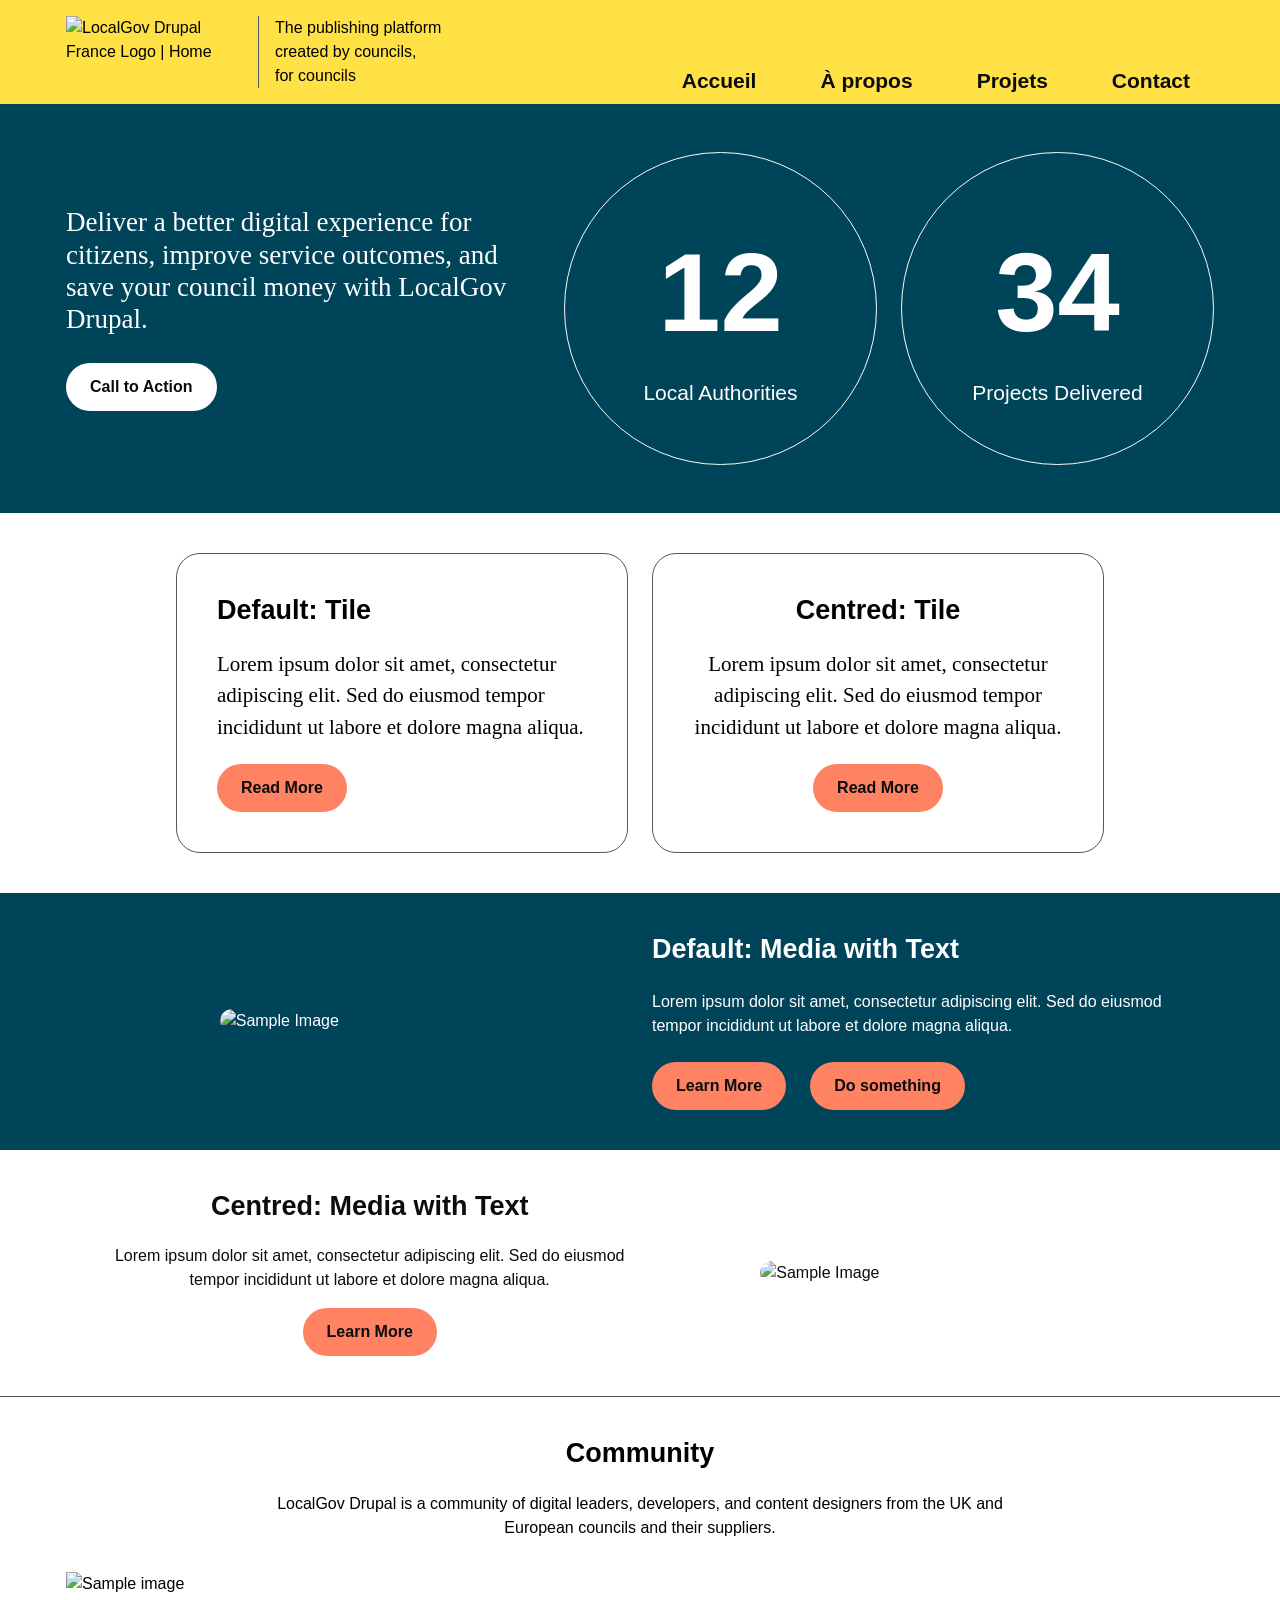
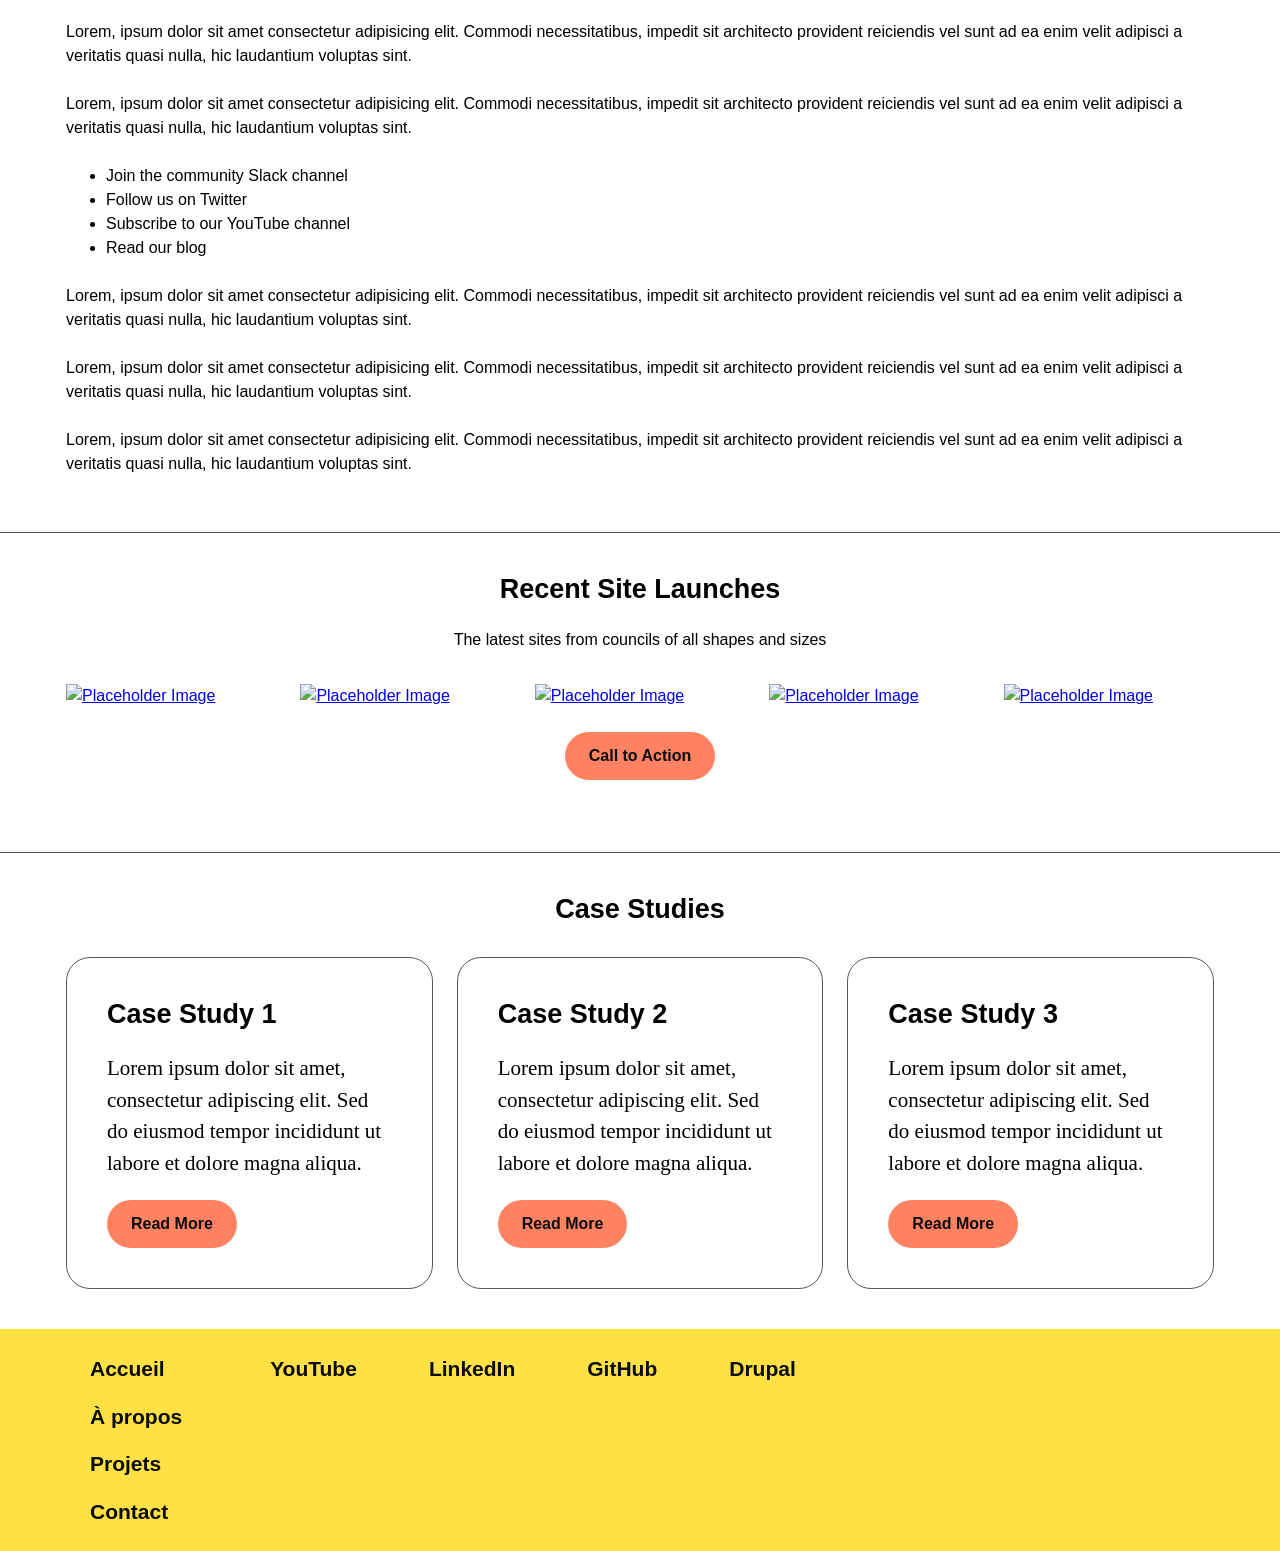
==== index.html @ 84dd825f "adds text section" ====
<!DOCTYPE html>
<html lang="fr">

<head>
  <meta charset="UTF-8">
  <meta name="viewport" content="width=device-width, initial-scale=1.0">
  <link rel="stylesheet" href="assets/css/style.css">
  <title>LocalGov Drupal France</title>
</head>

<body>
  <header>
    <div class="lgd-container padding-horizontal">
      <div class="header__inner">
        <div class="header__branding">
          <div class="header__branding-logo">
            <img src="assets/images/logo.svg" alt="LocalGov Drupal France Logo | Home">
          </div>
          <div class="header__branding-slogan">The publishing platform<br>created by councils,<br> for councils</div>
        </div>

        <nav class="header__nav">
          <ul>
            <li><a href="#">Accueil</a></li>
            <li><a href="#">À propos</a></li>
            <li><a href="#">Projets</a></li>
            <li><a href="#">Contact</a></li>
          </ul>
        </nav>

        <div class="header__dialog-control">
          <button class="header__menu-button" aria-label="Open menu" aria-haspopup="dialog"
            aria-controls="dialog-menu">Menu</button>
        </div>

      </div>
    </div>
  </header>

  <section class="banner">
    <div class="lgd-container padding-horizontal">
      <div class="banner__inner">

        <div class="banner__first flow">
          <div class="banner__first-content">
            <p class="h2">Deliver a better digital experience for citizens, improve service outcomes, and save your council money
              with LocalGov Drupal.
            </p>
            <div class="buttons">
              <a class="button" href="#">Call to Action</a>
            </div>
          </div>
        </div>

        <div class="banner__second">
          <div class="grid grid--2">

            <div class="number-fact">
              <div class="number-fact__number">12</div>
              <div class="number-fact__label">Local Authorities</div>
            </div>
            <div class="number-fact">
              <div class="number-fact__number">34</div>
              <div class="number-fact__label">Projects Delivered</div>
            </div>
          </div>
        </div>

      </div>
    </div>
  </section>

  <main>
    <h1 class="visually-hidden">Bienvenue sur LocalGov Drupal France</h1>

    <section class="section">
      <div class="lgd-container lgd-container--large padding-horizontal">
        <div class="section__inner">

          <div class="grid grid--large-2">
            <article class="tile">
              <h2 class="tile__title">Default: Tile</h2>
              <p class="tile__content">Lorem ipsum dolor sit amet, consectetur adipiscing elit. Sed do eiusmod tempor incididunt ut labore et dolore magna aliqua.</p>
              <a class="button button--light" href="#">Read More</a>
            </article>
            <article class="tile tile--centered">
              <h2 class="tile__title">Centred: Tile</h2>
              <p class="tile__content">Lorem ipsum dolor sit amet, consectetur adipiscing elit. Sed do eiusmod tempor incididunt ut labore et dolore magna aliqua.</p>
              <a class="button button--light" href="#">Read More</a>
            </article>
          </div>

        </div>
      </div>
    </section>

    <section class="section section--bg section--bg-accent-2">
      <div class="lgd-container padding-horizontal">
        <div class="section__inner">

            <article class="media-with-text">
              <div class="media-with-text__media">
                <img src="https://picsum.photos/300" alt="Sample Image">
              </div>
              <div class="media-with-text__text flow">
                <h2>Default: Media with Text</h2>
                <p>Lorem ipsum dolor sit amet, consectetur adipiscing elit. Sed do eiusmod tempor incididunt ut labore et dolore magna aliqua.</p>
                <div class="buttons">
                  <a class="button button--light" href="#">Learn More</a>
                  <a class="button button--light" href="#">Do something</a>
                </div>
              </div>
            </article>
        </div>
      </div>
    </section>

    <section class="section">
      <div class="lgd-container padding-horizontal">
        <div class="section__inner">

            <article class="media-with-text media-with-text--reverse media-with-text--centered">
              <div class="media-with-text__media">
                <img src="https://picsum.photos/300" alt="Sample Image">
              </div>
              <div class="media-with-text__text">
                <h2>Centred: Media with Text</h2>
                <p>Lorem ipsum dolor sit amet, consectetur adipiscing elit. Sed do eiusmod tempor incididunt ut labore et dolore magna aliqua.</p>
                <a class="button button--light" href="#">Learn More</a>
              </div>
            </article>
        </div>
      </div>
    </section>
    <section class="section">
      <div class="lgd-container padding-horizontal">
        <div class="section__inner flow">
          <div class="section__header">
            <h2>Community</h2>
            <p>LocalGov Drupal is a community of digital leaders, developers, and content designers from the UK and European councils and their suppliers.</p>
          </div>
          <img src="https://picsum.photos/600/400" alt="Sample image">
          <p>Lorem, ipsum dolor sit amet consectetur adipisicing elit. Commodi necessitatibus, impedit sit architecto provident reiciendis vel sunt ad ea enim velit adipisci a veritatis quasi nulla, hic laudantium voluptas sint.</p>
          <p>Lorem, ipsum dolor sit amet consectetur adipisicing elit. Commodi necessitatibus, impedit sit architecto provident reiciendis vel sunt ad ea enim velit adipisci a veritatis quasi nulla, hic laudantium voluptas sint.</p>
          <ul>
            <li>Join the community Slack channel</li>
            <li>Follow us on Twitter</li>
            <li>Subscribe to our YouTube channel</li>
            <li>Read our blog</li>
          </ul>
          <p>Lorem, ipsum dolor sit amet consectetur adipisicing elit. Commodi necessitatibus, impedit sit architecto provident reiciendis vel sunt ad ea enim velit adipisci a veritatis quasi nulla, hic laudantium voluptas sint.</p>
          <p>Lorem, ipsum dolor sit amet consectetur adipisicing elit. Commodi necessitatibus, impedit sit architecto provident reiciendis vel sunt ad ea enim velit adipisci a veritatis quasi nulla, hic laudantium voluptas sint.</p>
          <p>Lorem, ipsum dolor sit amet consectetur adipisicing elit. Commodi necessitatibus, impedit sit architecto provident reiciendis vel sunt ad ea enim velit adipisci a veritatis quasi nulla, hic laudantium voluptas sint.</p>
        </div>
      </div>
    </section>

    <section class="section">
      <div class="lgd-container padding-horizontal">
        <div class="section__inner flow">
          <div class="section__header">
            <h2>Recent Site Launches</h2>
            <p>The latest sites from councils of all shapes and sizes</p>
          </div>

          <ul class="list-horizontal grid grid--large-5">
            <li>
              <a href="#">
                <img src="https://placehold.co/400x600" alt="Placeholder Image">
              </a>
            </li>
            <li>
              <a href="#">
                <img src="https://placehold.co/400x600" alt="Placeholder Image">
              </a>
            </li>
            <li>
              <a href="#">
                <img src="https://placehold.co/400x600" alt="Placeholder Image">
              </a>
            </li>
            <li>
              <a href="#">
                <img src="https://placehold.co/400x600" alt="Placeholder Image">
              </a>
            </li>
            <li>
              <a href="#">
                <img src="https://placehold.co/400x600" alt="Placeholder Image">
              </a>
            </li>
          </ul>

          <div class="section__footer">
            <a href="#" class="button button--light">Call to Action</a>
          </div>

        </div>
      </div>
    </section>

    <div class="section">
      <div class="lgd-container padding-horizontal">
        <div class="section__inner">
          <div class="section__header">
            <h2>Case Studies</h2>
          </div>

          <ul class="list-horizontal grid grid--large-3">
            <li>
              <article class="tile">
                <h2 class="tile__title">Case Study 1</h2>
                <p class="tile__content">Lorem ipsum dolor sit amet, consectetur adipiscing elit. Sed do eiusmod tempor incididunt ut labore et dolore magna aliqua.</p>
                <a class="button button--light" href="#">Read More</a>
              </article>
            </li>
            <li>
              <article class="tile">
                <h2 class="tile__title">Case Study 2</h2>
                <p class="tile__content">Lorem ipsum dolor sit amet, consectetur adipiscing elit. Sed do eiusmod tempor incididunt ut labore et dolore magna aliqua.</p>
                <a class="button button--light" href="#">Read More</a>
              </article>
            </li>
            <li>
              <article class="tile">
                <h2 class="tile__title">Case Study 3</h2>
                <p class="tile__content">Lorem ipsum dolor sit amet, consectetur adipiscing elit. Sed do eiusmod tempor incididunt ut labore et dolore magna aliqua.</p>
                <a class="button button--light" href="#">Read More</a>
              </article>
            </li>
          </ul>

        </div>
      </div>
    </div>

  </main>

  <footer>
    <div class="lgd-container padding-horizontal">
      <div class="footer__inner">
        <div class="footer__block">
          <ul>
            <li><a href="#">Accueil</a></li>
            <li><a href="#">À propos</a></li>
            <li><a href="#">Projets</a></li>
            <li><a href="#">Contact</a></li>
          </ul>
        </div>

        <div class="footer__block">
          <ul class="list-horizontal">
            <li><a href="#">YouTube</a></li>
            <li><a href="#">LinkedIn</a></li>
            <li><a href="#">GitHub</a></li>
            <li><a href="#">Drupal</a></li>
          </ul>
        </div>
      </div>
    </div>
  </footer>
  <dialog class="dialog-menu">
    <div class="dialog-menu__inner">

      <div class="dialog-menu__close">
        <button class="dialog-menu__close-button" aria-label="Close menu">Fermer</button>
      </div>

      <div class="dialog-menu__menu">
        <ul>
          <li><a href="About us">About Us</a></li>
          <li><a href="Docs">Docs</a></li>
          <li><a href="News">News</a></li>
          <li><a href="Contact us">Contact Us</a></li>
          <li><a href="Privacy Policy">Privacy Policy</a></li>
        </ul>
      </div>

    </div>
  </dialog>

  <script src="assets/js/script.js"></script>
</body>

</html>
---- assets/css/style.css ----
/*
  style.css
  LocalGov Drupal France

  Table of Contents
  -----------------
  1. Fonts
  2. Variables
  3. Elements
  4. Utilities
  5. Classes
*/

/* Fonts */
/* Inter Font Family */
@font-face {
  font-family: "Inter";
  src: url("../fonts/Inter/static/Inter_18pt-Regular.ttf") format("truetype");
  font-weight: 400;
  font-style: normal;
}

@font-face {
  font-family: "Inter";
  src: url("../fonts/Inter/static/Inter_18pt-Italic.ttf") format("truetype");
  font-weight: 400;
  font-style: italic;
}

@font-face {
  font-family: "Inter";
  src: url("../fonts/Inter/static/Inter_18pt-Bold.ttf") format("truetype");
  font-weight: 700;
  font-style: normal;
}

@font-face {
  font-family: "Inter";
  src: url("../fonts/Inter/static/Inter_18pt-BoldItalic.ttf") format("truetype");
  font-weight: 700;
  font-style: italic;
}

@font-face {
  font-family: "Inter";
  src: url("../fonts/Inter/static/Inter_18pt-Medium.ttf") format("truetype");
  font-weight: 500;
  font-style: normal;
}

@font-face {
  font-family: "Inter";
  src: url("../fonts/Inter/static/Inter_18pt-MediumItalic.ttf")
    format("truetype");
  font-weight: 500;
  font-style: italic;
}

@font-face {
  font-family: "Inter";
  src: url("../fonts/Inter/static/Inter_18pt-SemiBold.ttf") format("truetype");
  font-weight: 600;
  font-style: normal;
}

@font-face {
  font-family: "Inter";
  src: url("../fonts/Inter/static/Inter_18pt-SemiBoldItalic.ttf")
    format("truetype");
  font-weight: 600;
  font-style: italic;
}

/* Lora Font Family */
@font-face {
  font-family: "Lora";
  src: url("../fonts/Lora/static/Lora-Regular.ttf") format("truetype");
  font-weight: 400;
  font-style: normal;
}

@font-face {
  font-family: "Lora";
  src: url("../fonts/Lora/static/Lora-Italic.ttf") format("truetype");
  font-weight: 400;
  font-style: italic;
}

@font-face {
  font-family: "Lora";
  src: url("../fonts/Lora/static/Lora-Bold.ttf") format("truetype");
  font-weight: 700;
  font-style: normal;
}

@font-face {
  font-family: "Lora";
  src: url("../fonts/Lora/static/Lora-BoldItalic.ttf") format("truetype");
  font-weight: 700;
  font-style: italic;
}

@font-face {
  font-family: "Lora";
  src: url("../fonts/Lora/static/Lora-Medium.ttf") format("truetype");
  font-weight: 500;
  font-style: normal;
}

@font-face {
  font-family: "Lora";
  src: url("../fonts/Lora/static/Lora-MediumItalic.ttf") format("truetype");
  font-weight: 500;
  font-style: italic;
}

@font-face {
  font-family: "Lora";
  src: url("../fonts/Lora/static/Lora-SemiBold.ttf") format("truetype");
  font-weight: 600;
  font-style: normal;
}

@font-face {
  font-family: "Lora";
  src: url("../fonts/Lora/static/Lora-SemiBoldItalic.ttf") format("truetype");
  font-weight: 600;
  font-style: italic;
}

/* Variables */
:root {
  /* Colours */
  --color-accent: #ffe146;
  --color-accent-light: #ffee98;
  --color-accent-2: #004459;
  --color-accent-3: #ff8262;
  --color-accent-3-light: #ffe0d7;

  /* Grey Scale */
  --color-white: #fff;
  --color-grey-lightest: #f9f9f9;
  --color-grey-lighter: #eaeaea;
  --color-grey-light: #cecfd0;
  --color-grey-medium: #b1b4b6;
  --color-grey-dark: #505a5f;
  --color-black: #0b0c0c;

  /* Fonts */
  --font-primary: "Inter", oxygen, ubuntu, cantarell, "Open Sans",
    "Helvetica Neue", sans-serif;
  --font-secondary: "Lora", "Times New Roman", times, serif;

  /* Widths and Spacing */
  --width-mega: 90rem; /* 1440px */
  --width-extra-large: 73.75rem; /* 1180px */
  --width-large: 60rem;
  --width-medium: 48rem;
  --width-small: 30rem;
  --width-container: var(--width-extra-large);
  --width-restricted-width-section: var(--width-medium);
  --spacing-smallest: calc(var(--spacing) * 0.25);
  --spacing-smaller: calc(var(--spacing) * 0.5);
  --spacing-small: calc(var(--spacing) * 0.75);
  --spacing: 1rem;
  --spacing-large: calc(var(--spacing) * 1.5);
  --spacing-larger: calc(var(--spacing) * 2);
  --spacing-largest: calc(var(--spacing) * 2.5);
  --spacing-mega: calc(var(--spacing) * 3);
  --spacing-padding-horizontal: var(--spacing);
  --line-height: 1.5;
  --vertical-rhythm-spacing: calc(var(--line-height) * 1rem);

  /* Font Sizes */
  --font-size: 1rem;
  --font-size-smallest: calc(var(--font-size) * 0.3);
  --font-size-smaller: calc(var(--font-size) * 0.5);
  --font-size-small: calc(var(--font-size) * 0.75);
  --font-size-medium: calc(var(--font-size) * 1);
  --font-size-large: calc(var(--font-size) * 1.3125);
  --font-size-larger: calc(var(--font-size) * 1.6875);
  --font-size-largest: calc(var(--font-size) * 2.875);
  --font-size-h1: clamp(
    var(--font-size-larger),
    10vw,
    var(--font-size-largest)
  );
  --font-size-h2: clamp(var(--font-size-large), 8vw, var(--font-size-larger));
  --font-size-h3: clamp(var(--font-size-medium), 6vw, var(--font-size-large));
  --font-size-h4: var(--font-size-medium);
  --font-size-h5: var(--font-size-medium);
  --font-size-h6: var(--font-size-medium);

  /* Border Properties */
  --border-width: 1px;
  --border-width-large: 5px;
  --border-color: var(--color-grey-light);
  --border-color-dark: var(--color-grey-dark);
  --border-color-light: var(--color-grey-lightest);
  --border-color-accent: var(--color-accent);
  --border-color-alert: var(--color-black);
  --border-style: solid;
  --border-radius: var(--spacing-smallest);
  --border-radius-large: var(--spacing-large);

  /* Borders */
  /* Borders: Standard */
  --border: var(--border-width) var(--border-style) var(--border-color);
  --border-light: var(--border-width) var(--border-style)
    var(--border-color-light);
  --border-dark: var(--border-width) var(--border-style)
    var(--border-color-dark);
  --border-accent: var(--border-width) var(--border-style)
    var(--border-color-accent);
  --border-transparent: var(--border-width) var(--border-style) transparent;

  /* Borders: Large */
  --border-large: var(--border-width-large) var(--border-style)
    var(--border-color);
  --border-large-dark: var(--border-width-large) var(--border-style)
    var(--border-color-dark);
  --border-large-light: var(--border-width-large) var(--border-style)
    var(--border-color-light);
  --border-large-accent: var(--border-width-large) var(--border-style)
    var(--color-accent);
  --border-large-transparent: var(--border-width-large) var(--border-style)
    transparent;

  /* Animation */
  --transition-time: 0.3s;
}

/* Elements */

*, *::before, *::after {
  box-sizing: border-box;
}

body {
  margin: 0;
  line-height: var(--line-height);
  font-family: var(--font-primary);
}

header {
  padding-block-start: var(--spacing);
  background-color: var(--color-accent);
}


footer {
  padding-block: var(--spacing);
  background-color: var(--color-accent);
}

h1,
h2,
h3,
h4,
h5,
h6,
.h1,
.h2,
.h3,
.h4,
.h5,
.h6 {
  font-family: var(--font-primary);
  line-height: 1.2;
}

h1,
.h1 {
  font-size: var(--font-size-h1);
}

h2,
.h2 {
  font-size: var(--font-size-h2);
}

h3,
.h3 {
  font-size: var(--font-size-h3);
}

a {
  transition: var(--transition-time);
}

a:focus {
  outline-color: var(--color-black);
}

img {
  max-width: 100%;
  height: auto;
  display: block;
}

:where(:not(dialog)) {
  margin-block-start: 0;
}

:where(input, textarea, select, button) {
  font-family: inherit;
  font-size: var(--font-size);
  line-height: inherit;
}

:where(button, [type="button"], [type="reset"], [type="submit"], .button) {
  display: inline-block;
  font-weight: bold;
  border: none;
  cursor: pointer;
  background-color: var(--color-white);
  padding: var(--spacing-small) var(--spacing-large);
  border-radius: 1000px;
  text-decoration: none;
  transition: var(--transition-time);
  color: var(--color-black);
}

.button--light {
  background-color: var(--color-accent-3);
  color: var(--color-black);
}

:where(button, [type="button"], [type="reset"], [type="submit"], .button):hover,
:where(
    button,
    [type="button"],
    [type="reset"],
    [type="submit"],
    .button
  ):focus {
  background-color: var(--color-accent);
}

/* Utilities */

.visually-hidden {
  position: absolute;
  width: 1px;
  height: 1px;
  padding: 0;
  margin: -1px;
  overflow: hidden;
  clip: rect(0, 0, 0, 0);
  white-space: nowrap;
  border: 0;
}

.lgd-container {
  max-width: var(--width-container);
  margin-inline: auto;
}

.lgd-container--medium {
  max-width: var(--width-medium);
}

.lgd-container--small {
  max-width: var(--width-small);
}

.lgd-container--large {
  max-width: var(--width-large);
}


.padding-horizontal {
  padding-inline: var(--spacing);
}

.flow > * + * {
  margin-block-start: var(--vertical-rhythm-spacing);
}

.list-horizontal {
  display: flex;
  flex-wrap: wrap;
  gap: var(--spacing-large);
  list-style: none;
  margin: 0;
  padding: 0;
}

/* Classes */

/* Sections */
.section {
  padding-block: var(--spacing-largest);
}

.section--bg-accent {
  background-color: var(--color-accent);
}

.section--bg-accent-2 {
  background-color: var(--color-accent-2);
}

.section--bg-accent-3 {
  background-color: var(--color-accent-3);
}

.section--bg-accent-3-light {
  background-color: var(--color-accent-3-light);
}

.section + .section {
  border-block-start: var(--border-dark);
}

.section + .section--bg,
.section--bg + .section {
  border-block-start: none;
}

.section__header,
.section__footer {
  max-width: var(--width-medium);
  margin-block-end: var(--spacing-larger);
  margin-inline: auto;
  text-align: center;
}

/* Header */
.header__inner {
  display: flex;
  justify-content: space-between;
  flex-wrap: wrap;
  gap: var(--spacing);
}

.header__branding {
  display: grid;
  gap: var(--spacing);
  grid-template-columns: 8rem 1fr;
  padding-block-end: var(--spacing);
}

.header__branding-slogan {
  border-inline-start: var(--border-dark);
  padding-inline-start: var(--spacing);
}

.header__nav {
  display: none;
  align-self: end;
}

.header__nav ul {
  display: flex;
  gap: var(--spacing);
  list-style: none;
  margin: 0;
  padding: 0;
  font-weight: bold;
  font-size: var(--font-size-h3);
}

.header__nav a {
  display: inline-block;
  text-decoration: none;
  color: var(--color-black);
  padding: var(--spacing-smaller) var(--spacing-large);
}
.header__nav a:focus,
.header__nav a:hover {
  background-color: var(--color-accent-light);
}

.header__menu-button:hover,
.header__menu-button:focus {
  background-color: var(--color-accent-2);
  color: var(--color-white);
}

@media screen and (min-width: 48rem) {
  .header__branding {
    grid-template-columns: 11rem 1fr;
  }
  .header__nav {
    display: block;
    margin-inline-start: auto;
  }
  .header__dialog-control {
    display: none;
  }
}

/* Footer */
.footer__inner {
  display: flex;
  flex-wrap: wrap;
  gap: var(--spacing-largest);
}
.footer__block ul {
  list-style: none;
  margin: 0;
  padding: 0;
}

.footer__block a {
  display: block;
  text-decoration: none;
  color: var(--color-black);
  padding: var(--spacing-smaller) var(--spacing-large);
  font-size: var(--font-size-h3);
  font-weight: bold;
}

/* Banner */
.banner {
  padding-block: var(--spacing-mega);
  background-color: var(--color-accent-2);
  color: var(--color-white);
}

.banner__inner {
  display: grid;
  gap: var(--spacing-larger);
}

.banner__first-content p {
  font-family: var(--font-secondary);
}

@media screen and (min-width: 48rem) {
  .banner__inner {
    grid-template-columns: 1fr 1fr;
    align-items: center;
  }
}

/* Dialog Menu */
.dialog-menu {
  height: 100vh;
  margin: 0;
  position: fixed;
  top: 0;
  left: 0;
  transform: translateX(-100%);
  transition: var(--transition-time);
  width: 300px;
  max-width: 75%;
  border: 0;
  border-inline-end: var(--border-large);
  border-color: var(--color-accent-2);
  background-color: var(--color-accent-3);
}

.dialog-menu[open] {
  transform: translateX(0);
}

.dialog-menu__close {
  display: flex;
  justify-content: flex-end;
  padding: var(--spacing);
}

.dialog-menu__menu ul {
  list-style: none;
  margin: 0;
  padding: 0;
}

.dialog-menu__menu a {
  display: block;
  text-decoration: none;
  color: var(--color-black);
  padding: var(--spacing-smaller) var(--spacing-large);
  font-size: var(--font-size-h2);
  font-weight: bold;
}
.dialog-menu__menu a:focus,
.dialog-menu__menu a:hover {
  background-color: var(--color-accent-3-light);
}

/* Grid */
.grid {
  display: grid;
  gap: var(--spacing-large);
}
.grid--2 {
  grid-template-columns: repeat(2, 1fr);
}
.grid--3 {
  grid-template-columns: repeat(3, 1fr);
}
.grid--4 {
  grid-template-columns: repeat(4, 1fr);
}
.grid--5 {
  grid-template-columns: repeat(5, 1fr);
}
.grid--6 {
  grid-template-columns: repeat(6, 1fr);
}

@media screen and (min-width: 48rem) {
  .grid--large-2 {
    grid-template-columns: repeat(2, 1fr);
  }
  .grid--large-3 {
    grid-template-columns: repeat(3, 1fr);
  }
  .grid--large-4 {
    grid-template-columns: repeat(4, 1fr);
  }
  .grid--large-5 {
    grid-template-columns: repeat(5, 1fr);
  }
  .grid--large-6 {
    grid-template-columns: repeat(6, 1fr);
  }
}

/* Number Facts */
.number-fact {
  border: var(--border-light);
  aspect-ratio: 1 / 1;
  display: flex;
  flex-direction: column;
  justify-content: center;
  align-items: center;
  padding: var(--spacing);
  border-radius: 999rem;
  text-align: center;
}

.number-fact__number {
  font-size: 3rem;
  font-weight: bold;
}

.number-fact__label {
  font-size: var(--font-size-large);
}

@media screen and (min-width: 48rem) {
  .number-fact {
    padding: var(--spacing-large);
  }
  .number-fact__number {
    font-size: 5rem;
  }
}

@media screen and (min-width: 60rem) {
  .number-fact {
    padding: var(--spacing-largest);
  }

  .number-fact__number {
    font-size: 7rem;
  }
}

/* Tile */
.tile-container {
  display: grid;
  gap: var(--spacing-largest);
  grid-template-columns: 1fr;
}

.tile {
  border: var(--border-dark);
  padding: var(--spacing-largest);
  border-radius: var(--border-radius-large);
  background-color: var(--color-white);
}

.tile--centered {
  text-align: center;
}

.tile__content {
  font-family: var(--font-secondary);
  font-size: var(--font-size-h3);
}

@media screen and (min-width: 48rem) {
  .tile-container {
    grid-template-columns: repeat(2, 1fr);
  }
}

/* Media with Text */
.media-with-text {
  --media-with-text-colour: var(--color-black);
  display: flex;
  flex-wrap: wrap;
  justify-content: center;
  gap: var(--spacing-large);
  text-align: center;
  color: var(--media-with-text-colour);
}

.media-with-text--reverse {
  flex-direction: row-reverse;
}

.media-with-text--centered .media-with-text__text {
  text-align: center;
}

.media-with-text__media img {
  width: 100%;
  max-width: 300px;
  margin: auto;
  border-radius: var(--border-radius-large);
}

.section--bg-accent-2 .media-with-text {
  --media-with-text-colour: var(--color-white);
}

@media screen and (min-width: 48rem) {
  .media-with-text {
    align-items: center;
    flex-wrap: nowrap;
  }

  .media-with-text > * {
    width: 45%;
    text-align: left;
  }
}

/* Buttons */
.buttons {
  display: flex;
  gap: var(--spacing-large);
}
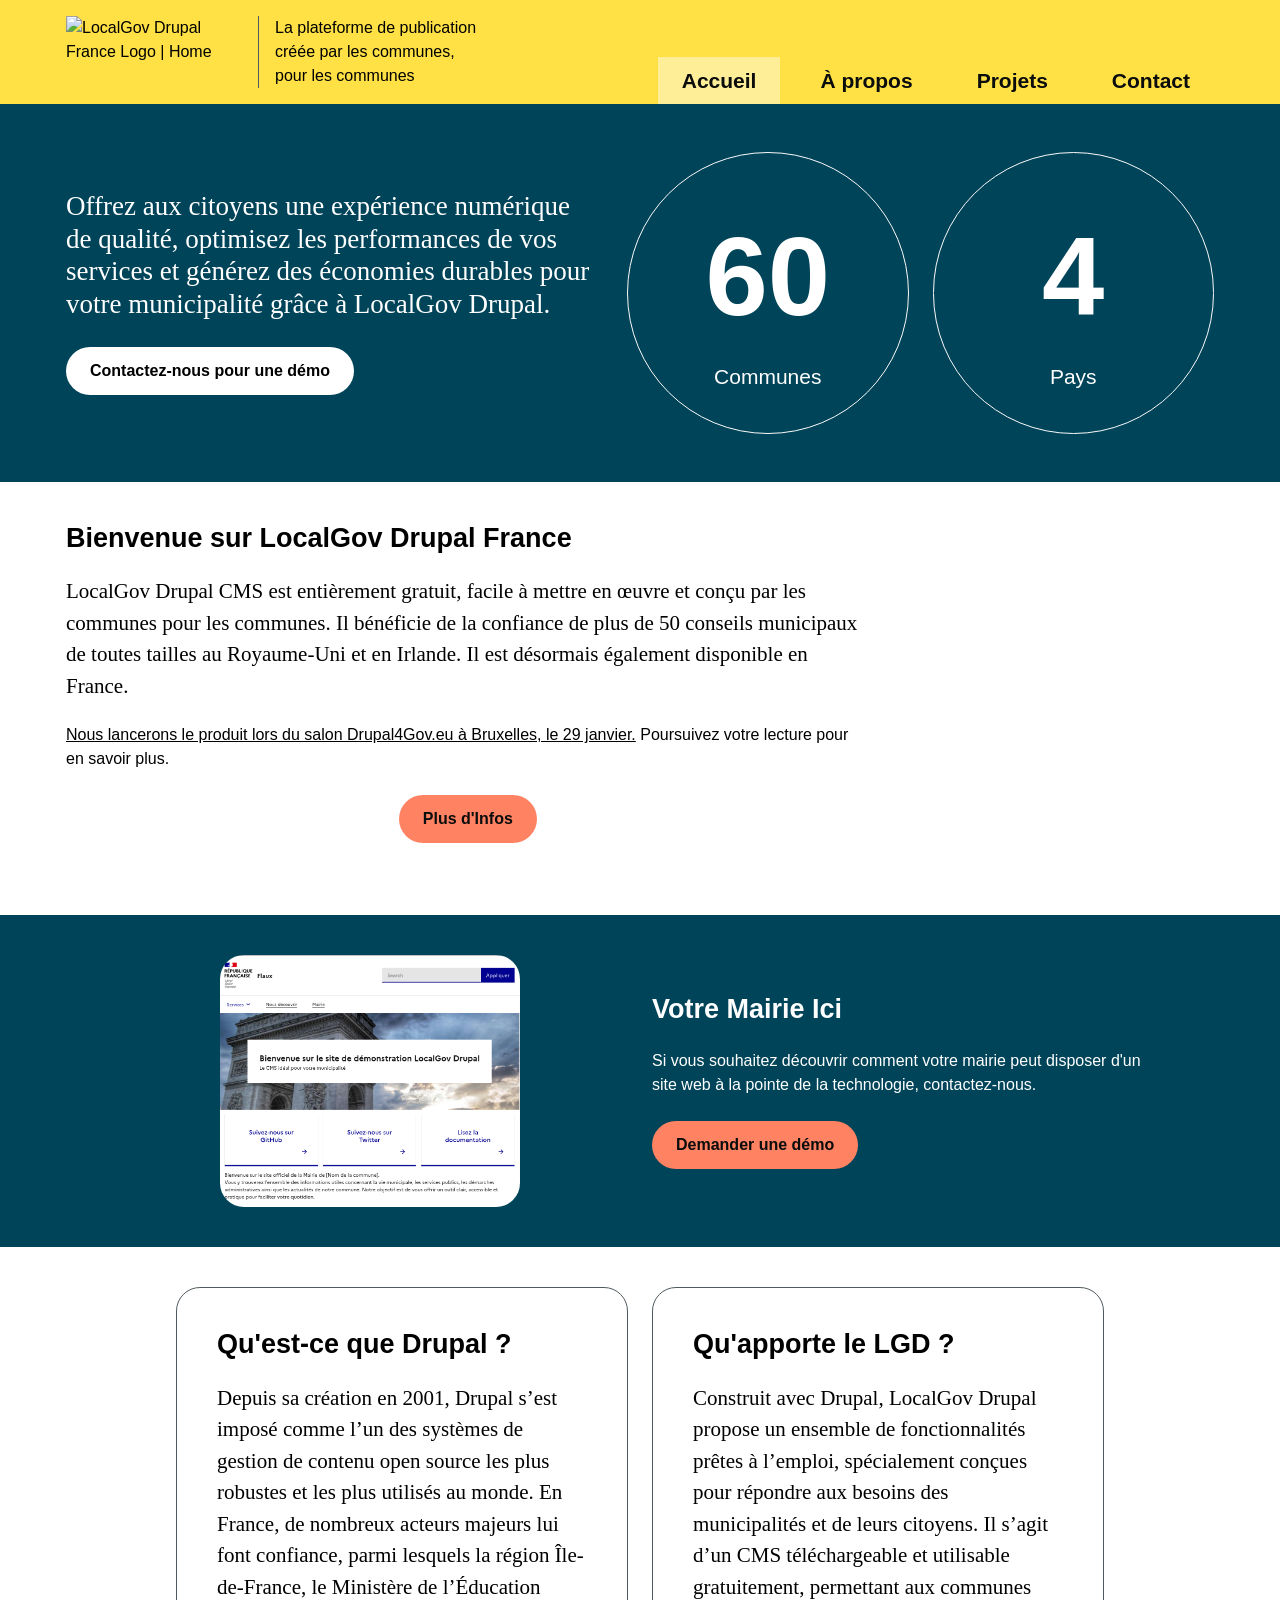
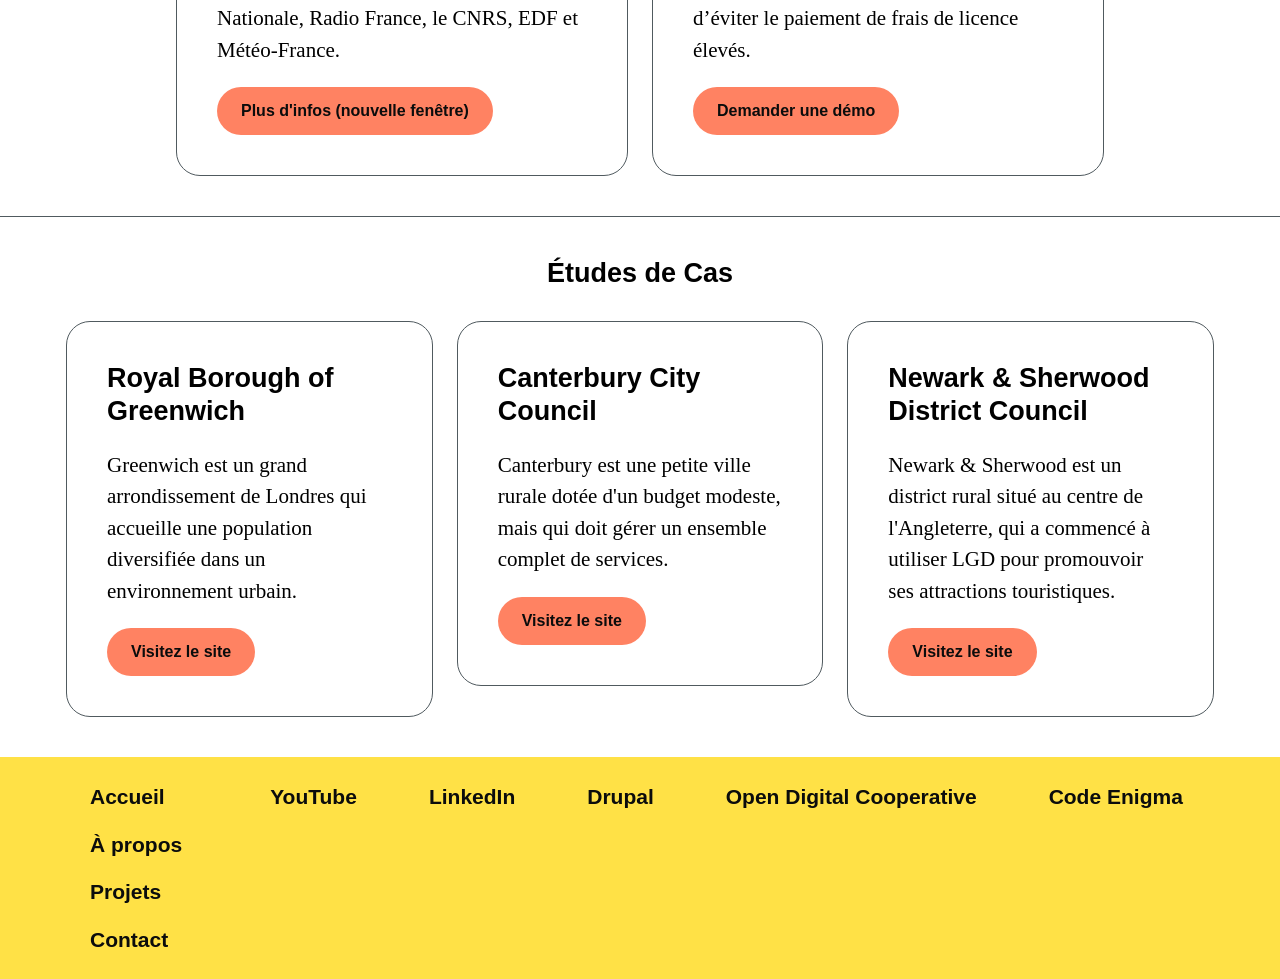
==== commit 50bfd5ee: "Updating home page." ====
--- a/index.html
+++ b/index.html
@@ -16,15 +16,15 @@
           <div class="header__branding-logo">
             <img src="assets/images/logo.svg" alt="LocalGov Drupal France Logo | Home">
           </div>
-          <div class="header__branding-slogan">The publishing platform<br>created by councils,<br> for councils</div>
+          <div class="header__branding-slogan">La plateforme de publication<br> créée par les communes,<br> pour les communes</div>
         </div>
 
         <nav class="header__nav">
           <ul>
-            <li><a href="#">Accueil</a></li>
-            <li><a href="#">À propos</a></li>
-            <li><a href="#">Projets</a></li>
-            <li><a href="#">Contact</a></li>
+            <li><a href="index.html" class="header__nav-active">Accueil</a></li>
+            <li><a href="a-propos.html">À propos</a></li>
+            <li><a href="projets.html">Projets</a></li>
+            <li><a href="contact.html">Contact</a></li>
           </ul>
         </nav>
 
@@ -43,11 +43,9 @@
 
         <div class="banner__first flow">
           <div class="banner__first-content">
-            <p class="h2">Deliver a better digital experience for citizens, improve service outcomes, and save your council money
-              with LocalGov Drupal.
-            </p>
+            <p class="h2">Offrez aux citoyens une expérience numérique de qualité, optimisez les performances de vos services et générez des économies durables pour votre municipalité grâce à LocalGov Drupal.</p>
             <div class="buttons">
-              <a class="button" href="#">Call to Action</a>
+              <a class="button" href="contact.html">Contactez-nous pour une démo</a>
             </div>
           </div>
         </div>
@@ -56,12 +54,12 @@
           <div class="grid grid--2">
 
             <div class="number-fact">
-              <div class="number-fact__number">12</div>
-              <div class="number-fact__label">Local Authorities</div>
+              <div class="number-fact__number">60</div>
+              <div class="number-fact__label">Communes</div>
             </div>
             <div class="number-fact">
-              <div class="number-fact__number">34</div>
-              <div class="number-fact__label">Projects Delivered</div>
+              <div class="number-fact__number">4</div>
+              <div class="number-fact__label">Pays</div>
             </div>
           </div>
         </div>
@@ -72,6 +70,44 @@
 
   <main>
     <h1 class="visually-hidden">Bienvenue sur LocalGov Drupal France</h1>
+
+    <section class="section">
+      <div class="lgd-container padding-horizontal">
+        <div class="section__inner flow">
+          <div class="section__text">
+            <h2>Bienvenue sur LocalGov Drupal France</h2>
+            <p class="tile__content">LocalGov Drupal CMS est entièrement gratuit, facile à mettre en œuvre et conçu par les communes pour les communes. Il bénéficie de la confiance de plus de 50 conseils municipaux de toutes tailles au Royaume-Uni et en Irlande. Il est désormais également disponible en France.</p>
+            <p><a href="https://drupal4gov.eu/">Nous lancerons le produit lors du salon Drupal4Gov.eu à Bruxelles, le 29 janvier.</a> Poursuivez votre lecture pour en savoir plus.</p>
+          </div>
+
+          <div class="section__footer section__text">
+            <a href="a-propos.html" class="button button--light">Plus d'Infos</a>
+          </div>
+
+        </div>
+      </div>
+    </section>
+
+    <section class="section section--bg section--bg-accent-2">
+      <div class="lgd-container padding-horizontal">
+        <div class="section__inner">
+
+            <article class="media-with-text">
+              <div class="media-with-text__media">
+                <img src="assets/images/lgd-fr-demo.png" alt="LocalGov Drupal France démonstration.">
+              </div>
+              <div class="media-with-text__text flow">
+                <h2>Votre Mairie Ici</h2>
+                <p>Si vous souhaitez découvrir comment votre mairie peut disposer d'un site web à la pointe de la technologie, contactez-nous.</p>
+                <div class="buttons">
+                  <a class="button button--light" href="contact.html">Demander une démo</a>
+                  <!-- SECOND BUTTON TO DEMO <a class="button button--light" href="#">Do something</a> -->
+                </div>
+              </div>
+            </article>
+        </div>
+      </div>
+    </section>
 
     <section class="section">
       <div class="lgd-container lgd-container--large padding-horizontal">
@@ -79,120 +115,18 @@
 
           <div class="grid grid--large-2">
             <article class="tile">
-              <h2 class="tile__title">Default: Tile</h2>
-              <p class="tile__content">Lorem ipsum dolor sit amet, consectetur adipiscing elit. Sed do eiusmod tempor incididunt ut labore et dolore magna aliqua.</p>
-              <a class="button button--light" href="#">Read More</a>
+              <h2 class="tile__title">Qu'est-ce que Drupal ?</h2>
+              <p class="tile__content">Depuis sa création en 2001, Drupal s’est imposé comme l’un des systèmes de gestion de contenu open source les plus robustes et les plus utilisés au monde.
+	        En France, de nombreux acteurs majeurs lui font confiance, parmi lesquels la région Île-de-France, le Ministère de l’Éducation Nationale, Radio France, le CNRS, EDF et Météo-France.</p>
+	      <a class="button button--light" href="https://www.drupal.fr/a-propos-de-drupal" target="_blank">Plus d'infos (nouvelle fenêtre)</a>
+
             </article>
-            <article class="tile tile--centered">
-              <h2 class="tile__title">Centred: Tile</h2>
-              <p class="tile__content">Lorem ipsum dolor sit amet, consectetur adipiscing elit. Sed do eiusmod tempor incididunt ut labore et dolore magna aliqua.</p>
-              <a class="button button--light" href="#">Read More</a>
+            <article class="tile">
+              <h2 class="tile__title">Qu'apporte le LGD ?</h2>
+              <p class="tile__content">Construit avec Drupal, LocalGov Drupal propose un ensemble de fonctionnalités prêtes à l’emploi, spécialement conçues pour répondre aux besoins des municipalités et de leurs citoyens.
+	        Il s’agit d’un CMS téléchargeable et utilisable gratuitement, permettant aux communes d’éviter le paiement de frais de licence élevés.</p>
+              <a class="button button--light" href="contact.html">Demander une démo</a>
             </article>
-          </div>
-
-        </div>
-      </div>
-    </section>
-
-    <section class="section section--bg section--bg-accent-2">
-      <div class="lgd-container padding-horizontal">
-        <div class="section__inner">
-
-            <article class="media-with-text">
-              <div class="media-with-text__media">
-                <img src="https://picsum.photos/300" alt="Sample Image">
-              </div>
-              <div class="media-with-text__text flow">
-                <h2>Default: Media with Text</h2>
-                <p>Lorem ipsum dolor sit amet, consectetur adipiscing elit. Sed do eiusmod tempor incididunt ut labore et dolore magna aliqua.</p>
-                <div class="buttons">
-                  <a class="button button--light" href="#">Learn More</a>
-                  <a class="button button--light" href="#">Do something</a>
-                </div>
-              </div>
-            </article>
-        </div>
-      </div>
-    </section>
-
-    <section class="section">
-      <div class="lgd-container padding-horizontal">
-        <div class="section__inner">
-
-            <article class="media-with-text media-with-text--reverse media-with-text--centered">
-              <div class="media-with-text__media">
-                <img src="https://picsum.photos/300" alt="Sample Image">
-              </div>
-              <div class="media-with-text__text">
-                <h2>Centred: Media with Text</h2>
-                <p>Lorem ipsum dolor sit amet, consectetur adipiscing elit. Sed do eiusmod tempor incididunt ut labore et dolore magna aliqua.</p>
-                <a class="button button--light" href="#">Learn More</a>
-              </div>
-            </article>
-        </div>
-      </div>
-    </section>
-    <section class="section">
-      <div class="lgd-container padding-horizontal">
-        <div class="section__inner flow">
-          <div class="section__header">
-            <h2>Community</h2>
-            <p>LocalGov Drupal is a community of digital leaders, developers, and content designers from the UK and European councils and their suppliers.</p>
-          </div>
-          <img src="https://picsum.photos/600/400" alt="Sample image">
-          <p>Lorem, ipsum dolor sit amet consectetur adipisicing elit. Commodi necessitatibus, impedit sit architecto provident reiciendis vel sunt ad ea enim velit adipisci a veritatis quasi nulla, hic laudantium voluptas sint.</p>
-          <p>Lorem, ipsum dolor sit amet consectetur adipisicing elit. Commodi necessitatibus, impedit sit architecto provident reiciendis vel sunt ad ea enim velit adipisci a veritatis quasi nulla, hic laudantium voluptas sint.</p>
-          <ul>
-            <li>Join the community Slack channel</li>
-            <li>Follow us on Twitter</li>
-            <li>Subscribe to our YouTube channel</li>
-            <li>Read our blog</li>
-          </ul>
-          <p>Lorem, ipsum dolor sit amet consectetur adipisicing elit. Commodi necessitatibus, impedit sit architecto provident reiciendis vel sunt ad ea enim velit adipisci a veritatis quasi nulla, hic laudantium voluptas sint.</p>
-          <p>Lorem, ipsum dolor sit amet consectetur adipisicing elit. Commodi necessitatibus, impedit sit architecto provident reiciendis vel sunt ad ea enim velit adipisci a veritatis quasi nulla, hic laudantium voluptas sint.</p>
-          <p>Lorem, ipsum dolor sit amet consectetur adipisicing elit. Commodi necessitatibus, impedit sit architecto provident reiciendis vel sunt ad ea enim velit adipisci a veritatis quasi nulla, hic laudantium voluptas sint.</p>
-        </div>
-      </div>
-    </section>
-
-    <section class="section">
-      <div class="lgd-container padding-horizontal">
-        <div class="section__inner flow">
-          <div class="section__header">
-            <h2>Recent Site Launches</h2>
-            <p>The latest sites from councils of all shapes and sizes</p>
-          </div>
-
-          <ul class="list-horizontal grid grid--large-5">
-            <li>
-              <a href="#">
-                <img src="https://placehold.co/400x600" alt="Placeholder Image">
-              </a>
-            </li>
-            <li>
-              <a href="#">
-                <img src="https://placehold.co/400x600" alt="Placeholder Image">
-              </a>
-            </li>
-            <li>
-              <a href="#">
-                <img src="https://placehold.co/400x600" alt="Placeholder Image">
-              </a>
-            </li>
-            <li>
-              <a href="#">
-                <img src="https://placehold.co/400x600" alt="Placeholder Image">
-              </a>
-            </li>
-            <li>
-              <a href="#">
-                <img src="https://placehold.co/400x600" alt="Placeholder Image">
-              </a>
-            </li>
-          </ul>
-
-          <div class="section__footer">
-            <a href="#" class="button button--light">Call to Action</a>
           </div>
 
         </div>
@@ -203,29 +137,29 @@
       <div class="lgd-container padding-horizontal">
         <div class="section__inner">
           <div class="section__header">
-            <h2>Case Studies</h2>
+            <h2>Études de Cas</h2>
           </div>
 
           <ul class="list-horizontal grid grid--large-3">
             <li>
               <article class="tile">
-                <h2 class="tile__title">Case Study 1</h2>
-                <p class="tile__content">Lorem ipsum dolor sit amet, consectetur adipiscing elit. Sed do eiusmod tempor incididunt ut labore et dolore magna aliqua.</p>
-                <a class="button button--light" href="#">Read More</a>
+                <h2 class="tile__title">Royal Borough of Greenwich</h2>
+                <p class="tile__content">Greenwich est un grand arrondissement de Londres qui accueille une population diversifiée dans un environnement urbain.</p>
+                <a class="button button--light" href="https://www.royalgreenwich.gov.uk/">Visitez le site</a>
               </article>
             </li>
             <li>
               <article class="tile">
-                <h2 class="tile__title">Case Study 2</h2>
-                <p class="tile__content">Lorem ipsum dolor sit amet, consectetur adipiscing elit. Sed do eiusmod tempor incididunt ut labore et dolore magna aliqua.</p>
-                <a class="button button--light" href="#">Read More</a>
+                <h2 class="tile__title">Canterbury City Council</h2>
+                <p class="tile__content">Canterbury est une petite ville rurale dotée d'un budget modeste, mais qui doit gérer un ensemble complet de services.</p>
+                <a class="button button--light" href="https://www.canterbury.gov.uk/">Visitez le site</a>
               </article>
             </li>
             <li>
               <article class="tile">
-                <h2 class="tile__title">Case Study 3</h2>
-                <p class="tile__content">Lorem ipsum dolor sit amet, consectetur adipiscing elit. Sed do eiusmod tempor incididunt ut labore et dolore magna aliqua.</p>
-                <a class="button button--light" href="#">Read More</a>
+                <h2 class="tile__title">Newark & Sherwood District Council</h2>
+                <p class="tile__content">Newark & Sherwood est un district rural situé au centre de l'Angleterre, qui a commencé à utiliser LGD pour promouvoir ses attractions touristiques.</p>
+                <a class="button button--light" href="https://newarkcastleandgardens.co.uk/">Visitez le site</a>
               </article>
             </li>
           </ul>
@@ -241,19 +175,20 @@
       <div class="footer__inner">
         <div class="footer__block">
           <ul>
-            <li><a href="#">Accueil</a></li>
-            <li><a href="#">À propos</a></li>
-            <li><a href="#">Projets</a></li>
-            <li><a href="#">Contact</a></li>
+            <li><a href="index.html">Accueil</a></li>
+            <li><a href="a-propos.html">À propos</a></li>
+            <li><a href="projets.html">Projets</a></li>
+            <li><a href="contact.html">Contact</a></li>
           </ul>
         </div>
 
         <div class="footer__block">
           <ul class="list-horizontal">
-            <li><a href="#">YouTube</a></li>
-            <li><a href="#">LinkedIn</a></li>
-            <li><a href="#">GitHub</a></li>
-            <li><a href="#">Drupal</a></li>
+            <li><a href="https://www.youtube.com/channel/UCgOTBrkZvJwCuODRpHxZIIA">YouTube</a></li>
+            <li><a href="https://www.linkedin.com/company/localgovdrupal">LinkedIn</a></li>
+            <li><a href="https://www.drupal.org/project/localgov">Drupal</a></li>
+            <li><a href="https://opendigital.coop/">Open Digital Cooperative</a></li>
+            <li><a href="https://www.codeenigma.fr/">Code Enigma</a></li>
           </ul>
         </div>
       </div>
@@ -268,11 +203,9 @@
 
       <div class="dialog-menu__menu">
         <ul>
-          <li><a href="About us">About Us</a></li>
-          <li><a href="Docs">Docs</a></li>
-          <li><a href="News">News</a></li>
-          <li><a href="Contact us">Contact Us</a></li>
-          <li><a href="Privacy Policy">Privacy Policy</a></li>
+          <li><a href="a-propos.html">À propos</a></li>
+          <li><a href="https://docs.localgovdrupal.org/">Docs (anglais)</a></li>
+          <li><a href="contact.html">Contact</a></li>
         </ul>
       </div>
 
@@ -282,4 +215,4 @@
   <script src="assets/js/script.js"></script>
 </body>
 
-</html>+</html>
--- a/assets/css/style.css
+++ b/assets/css/style.css
@@ -282,10 +282,12 @@
 h3,
 .h3 {
   font-size: var(--font-size-h3);
+  padding-top: 20px;
 }
 
 a {
   transition: var(--transition-time);
+  color: black;
 }
 
 a:focus {
@@ -420,10 +422,12 @@
 
 .section__header,
 .section__footer {
-  max-width: var(--width-medium);
+  text-align: center;
   margin-block-end: var(--spacing-larger);
-  margin-inline: auto;
-  text-align: center;
+}
+
+.section__text {
+  width: 70%;
 }
 
 /* Header */
@@ -467,6 +471,7 @@
   color: var(--color-black);
   padding: var(--spacing-smaller) var(--spacing-large);
 }
+.header__nav-active,
 .header__nav a:focus,
 .header__nav a:hover {
   background-color: var(--color-accent-light);
@@ -736,4 +741,4 @@
 .buttons {
   display: flex;
   gap: var(--spacing-large);
-}+}
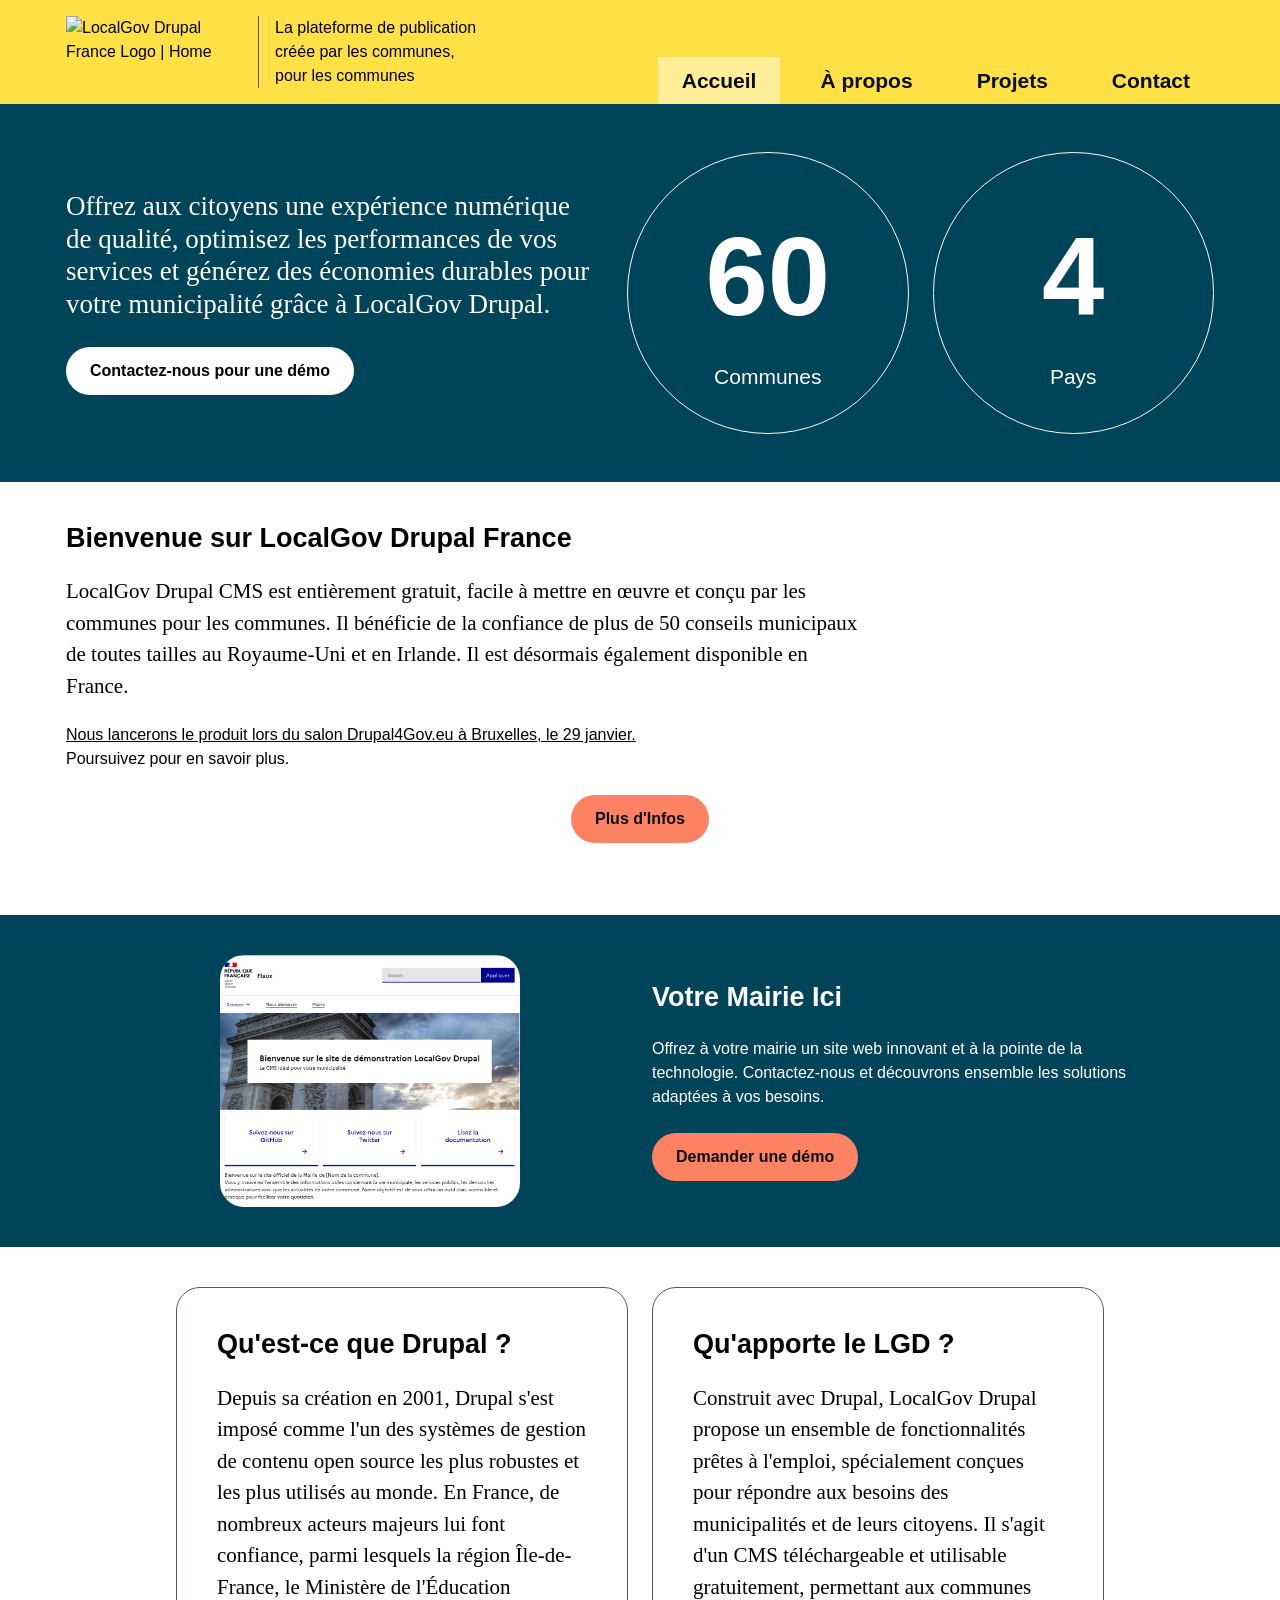
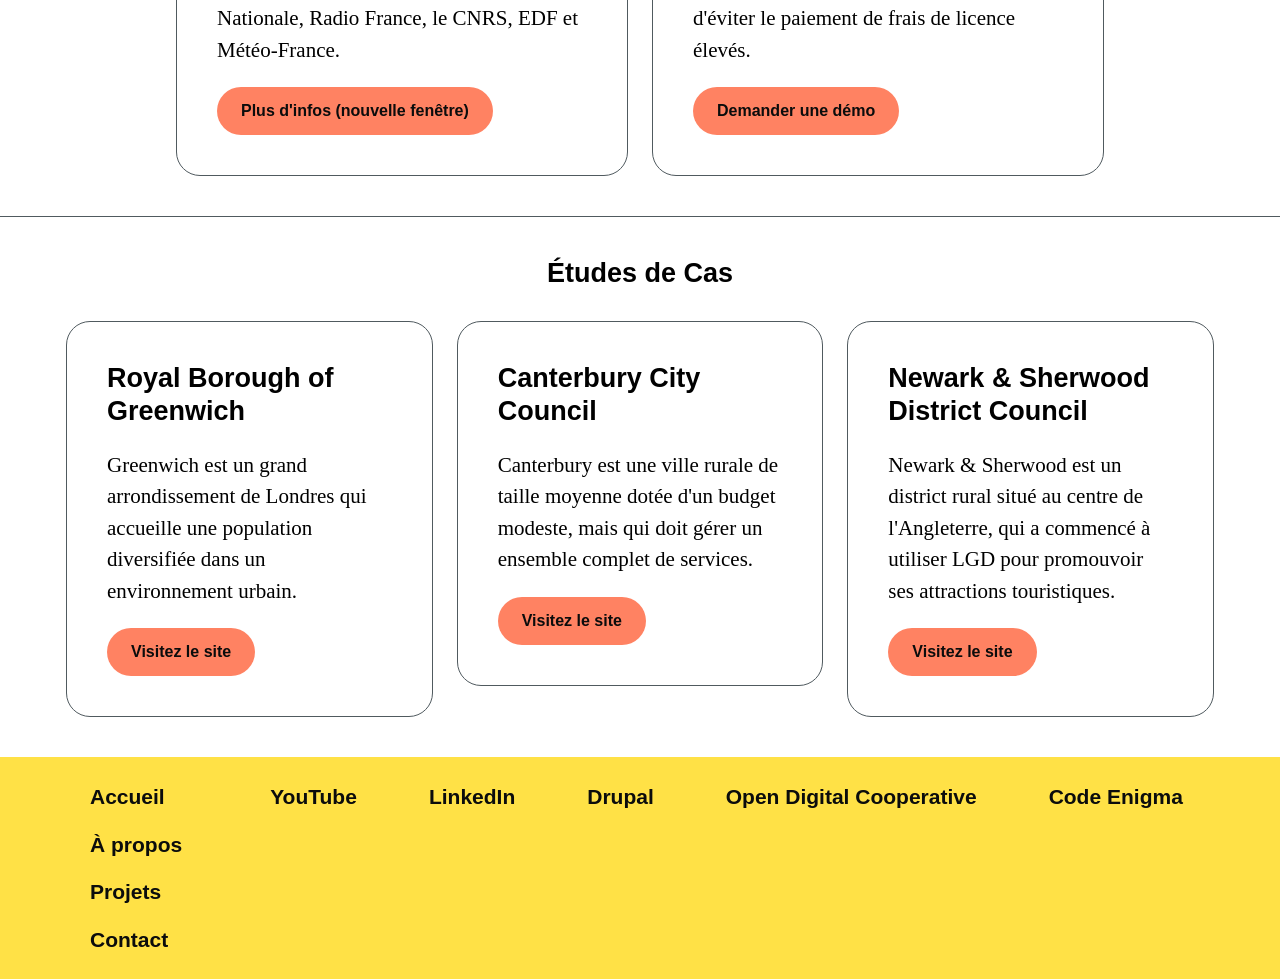
==== commit a7f5d519: "Some copy tweaks." ====
--- a/index.html
+++ b/index.html
@@ -77,7 +77,8 @@
           <div class="section__text">
             <h2>Bienvenue sur LocalGov Drupal France</h2>
             <p class="tile__content">LocalGov Drupal CMS est entièrement gratuit, facile à mettre en œuvre et conçu par les communes pour les communes. Il bénéficie de la confiance de plus de 50 conseils municipaux de toutes tailles au Royaume-Uni et en Irlande. Il est désormais également disponible en France.</p>
-            <p><a href="https://drupal4gov.eu/">Nous lancerons le produit lors du salon Drupal4Gov.eu à Bruxelles, le 29 janvier.</a> Poursuivez votre lecture pour en savoir plus.</p>
+            <p><a href="https://drupal4gov.eu/">Nous lancerons le produit lors du salon Drupal4Gov.eu à Bruxelles, le 29 janvier.</a><br />
+              Poursuivez pour en savoir plus.</p>
           </div>
 
           <div class="section__footer section__text">
@@ -98,7 +99,7 @@
               </div>
               <div class="media-with-text__text flow">
                 <h2>Votre Mairie Ici</h2>
-                <p>Si vous souhaitez découvrir comment votre mairie peut disposer d'un site web à la pointe de la technologie, contactez-nous.</p>
+                <p>Offrez à votre mairie un site web innovant et à la pointe de la technologie. Contactez-nous et découvrons ensemble les solutions adaptées à vos besoins.</p>
                 <div class="buttons">
                   <a class="button button--light" href="contact.html">Demander une démo</a>
                   <!-- SECOND BUTTON TO DEMO <a class="button button--light" href="#">Do something</a> -->
@@ -116,15 +117,15 @@
           <div class="grid grid--large-2">
             <article class="tile">
               <h2 class="tile__title">Qu'est-ce que Drupal ?</h2>
-              <p class="tile__content">Depuis sa création en 2001, Drupal s’est imposé comme l’un des systèmes de gestion de contenu open source les plus robustes et les plus utilisés au monde.
-	        En France, de nombreux acteurs majeurs lui font confiance, parmi lesquels la région Île-de-France, le Ministère de l’Éducation Nationale, Radio France, le CNRS, EDF et Météo-France.</p>
+              <p class="tile__content">Depuis sa création en 2001, Drupal s'est imposé comme l'un des systèmes de gestion de contenu open source les plus robustes et les plus utilisés au monde.
+	        En France, de nombreux acteurs majeurs lui font confiance, parmi lesquels la région Île-de-France, le Ministère de l'Éducation Nationale, Radio France, le CNRS, EDF et Météo-France.</p>
 	      <a class="button button--light" href="https://www.drupal.fr/a-propos-de-drupal" target="_blank">Plus d'infos (nouvelle fenêtre)</a>
 
             </article>
             <article class="tile">
               <h2 class="tile__title">Qu'apporte le LGD ?</h2>
-              <p class="tile__content">Construit avec Drupal, LocalGov Drupal propose un ensemble de fonctionnalités prêtes à l’emploi, spécialement conçues pour répondre aux besoins des municipalités et de leurs citoyens.
-	        Il s’agit d’un CMS téléchargeable et utilisable gratuitement, permettant aux communes d’éviter le paiement de frais de licence élevés.</p>
+              <p class="tile__content">Construit avec Drupal, LocalGov Drupal propose un ensemble de fonctionnalités prêtes à l'emploi, spécialement conçues pour répondre aux besoins des municipalités et de leurs citoyens.
+	        Il s'agit d'un CMS téléchargeable et utilisable gratuitement, permettant aux communes d'éviter le paiement de frais de licence élevés.</p>
               <a class="button button--light" href="contact.html">Demander une démo</a>
             </article>
           </div>
@@ -151,7 +152,7 @@
             <li>
               <article class="tile">
                 <h2 class="tile__title">Canterbury City Council</h2>
-                <p class="tile__content">Canterbury est une petite ville rurale dotée d'un budget modeste, mais qui doit gérer un ensemble complet de services.</p>
+                <p class="tile__content">Canterbury est une ville rurale de taille moyenne dotée d'un budget modeste, mais qui doit gérer un ensemble complet de services.</p>
                 <a class="button button--light" href="https://www.canterbury.gov.uk/">Visitez le site</a>
               </article>
             </li>
--- a/assets/css/style.css
+++ b/assets/css/style.css
@@ -14,115 +14,113 @@
 /* Fonts */
 /* Inter Font Family */
 @font-face {
-  font-family: "Inter";
+  font-family: Inter;
   src: url("../fonts/Inter/static/Inter_18pt-Regular.ttf") format("truetype");
   font-weight: 400;
   font-style: normal;
 }
 
 @font-face {
-  font-family: "Inter";
+  font-family: Inter;
   src: url("../fonts/Inter/static/Inter_18pt-Italic.ttf") format("truetype");
   font-weight: 400;
   font-style: italic;
 }
 
 @font-face {
-  font-family: "Inter";
+  font-family: Inter;
   src: url("../fonts/Inter/static/Inter_18pt-Bold.ttf") format("truetype");
   font-weight: 700;
   font-style: normal;
 }
 
 @font-face {
-  font-family: "Inter";
+  font-family: Inter;
   src: url("../fonts/Inter/static/Inter_18pt-BoldItalic.ttf") format("truetype");
   font-weight: 700;
   font-style: italic;
 }
 
 @font-face {
-  font-family: "Inter";
+  font-family: Inter;
   src: url("../fonts/Inter/static/Inter_18pt-Medium.ttf") format("truetype");
   font-weight: 500;
   font-style: normal;
 }
 
 @font-face {
-  font-family: "Inter";
-  src: url("../fonts/Inter/static/Inter_18pt-MediumItalic.ttf")
-    format("truetype");
+  font-family: Inter;
+  src: url("../fonts/Inter/static/Inter_18pt-MediumItalic.ttf") format("truetype");
   font-weight: 500;
   font-style: italic;
 }
 
 @font-face {
-  font-family: "Inter";
+  font-family: Inter;
   src: url("../fonts/Inter/static/Inter_18pt-SemiBold.ttf") format("truetype");
   font-weight: 600;
   font-style: normal;
 }
 
 @font-face {
-  font-family: "Inter";
-  src: url("../fonts/Inter/static/Inter_18pt-SemiBoldItalic.ttf")
-    format("truetype");
+  font-family: Inter;
+  src: url("../fonts/Inter/static/Inter_18pt-SemiBoldItalic.ttf") format("truetype");
   font-weight: 600;
   font-style: italic;
 }
 
 /* Lora Font Family */
 @font-face {
-  font-family: "Lora";
+  font-family: Lora;
   src: url("../fonts/Lora/static/Lora-Regular.ttf") format("truetype");
   font-weight: 400;
   font-style: normal;
 }
 
 @font-face {
-  font-family: "Lora";
+  font-family: Lora;
   src: url("../fonts/Lora/static/Lora-Italic.ttf") format("truetype");
   font-weight: 400;
   font-style: italic;
 }
 
 @font-face {
-  font-family: "Lora";
+  font-family: Lora;
   src: url("../fonts/Lora/static/Lora-Bold.ttf") format("truetype");
   font-weight: 700;
   font-style: normal;
 }
 
 @font-face {
-  font-family: "Lora";
+  font-family: Lora;
   src: url("../fonts/Lora/static/Lora-BoldItalic.ttf") format("truetype");
   font-weight: 700;
   font-style: italic;
 }
 
 @font-face {
-  font-family: "Lora";
+  font-family: Lora;
   src: url("../fonts/Lora/static/Lora-Medium.ttf") format("truetype");
   font-weight: 500;
   font-style: normal;
 }
 
 @font-face {
-  font-family: "Lora";
+  font-family: Lora;
   src: url("../fonts/Lora/static/Lora-MediumItalic.ttf") format("truetype");
   font-weight: 500;
   font-style: italic;
 }
 
 @font-face {
-  font-family: "Lora";
+  font-family: Lora;
   src: url("../fonts/Lora/static/Lora-SemiBold.ttf") format("truetype");
   font-weight: 600;
   font-style: normal;
 }
 
 @font-face {
-  font-family: "Lora";
+  font-family: Lora;
   src: url("../fonts/Lora/static/Lora-SemiBoldItalic.ttf") format("truetype");
   font-weight: 600;
   font-style: italic;
@@ -147,8 +145,7 @@
   --color-black: #0b0c0c;
 
   /* Fonts */
-  --font-primary: "Inter", oxygen, ubuntu, cantarell, "Open Sans",
-    "Helvetica Neue", sans-serif;
+  --font-primary: "Inter", oxygen, ubuntu, cantarell, "Open Sans", "Helvetica Neue", sans-serif;
   --font-secondary: "Lora", "Times New Roman", times, serif;
 
   /* Widths and Spacing */
@@ -180,11 +177,7 @@
   --font-size-large: calc(var(--font-size) * 1.3125);
   --font-size-larger: calc(var(--font-size) * 1.6875);
   --font-size-largest: calc(var(--font-size) * 2.875);
-  --font-size-h1: clamp(
-    var(--font-size-larger),
-    10vw,
-    var(--font-size-largest)
-  );
+  --font-size-h1: clamp(var(--font-size-larger), 10vw, var(--font-size-largest));
   --font-size-h2: clamp(var(--font-size-large), 8vw, var(--font-size-larger));
   --font-size-h3: clamp(var(--font-size-medium), 6vw, var(--font-size-large));
   --font-size-h4: var(--font-size-medium);
@@ -206,25 +199,17 @@
   /* Borders */
   /* Borders: Standard */
   --border: var(--border-width) var(--border-style) var(--border-color);
-  --border-light: var(--border-width) var(--border-style)
-    var(--border-color-light);
-  --border-dark: var(--border-width) var(--border-style)
-    var(--border-color-dark);
-  --border-accent: var(--border-width) var(--border-style)
-    var(--border-color-accent);
+  --border-light: var(--border-width) var(--border-style) var(--border-color-light);
+  --border-dark: var(--border-width) var(--border-style) var(--border-color-dark);
+  --border-accent: var(--border-width) var(--border-style) var(--border-color-accent);
   --border-transparent: var(--border-width) var(--border-style) transparent;
 
   /* Borders: Large */
-  --border-large: var(--border-width-large) var(--border-style)
-    var(--border-color);
-  --border-large-dark: var(--border-width-large) var(--border-style)
-    var(--border-color-dark);
-  --border-large-light: var(--border-width-large) var(--border-style)
-    var(--border-color-light);
-  --border-large-accent: var(--border-width-large) var(--border-style)
-    var(--color-accent);
-  --border-large-transparent: var(--border-width-large) var(--border-style)
-    transparent;
+  --border-large: var(--border-width-large) var(--border-style) var(--border-color);
+  --border-large-dark: var(--border-width-large) var(--border-style) var(--border-color-dark);
+  --border-large-light: var(--border-width-large) var(--border-style) var(--border-color-light);
+  --border-large-accent: var(--border-width-large) var(--border-style) var(--color-accent);
+  --border-large-transparent: var(--border-width-large) var(--border-style) transparent;
 
   /* Animation */
   --transition-time: 0.3s;
@@ -232,21 +217,22 @@
 
 /* Elements */
 
-*, *::before, *::after {
+*,
+*::before,
+*::after {
   box-sizing: border-box;
 }
 
 body {
   margin: 0;
+  font-family: var(--font-primary);
   line-height: var(--line-height);
-  font-family: var(--font-primary);
 }
 
 header {
   padding-block-start: var(--spacing);
   background-color: var(--color-accent);
 }
-
 
 footer {
   padding-block: var(--spacing);
@@ -295,9 +281,9 @@
 }
 
 img {
+  display: block;
   max-width: 100%;
   height: auto;
-  display: block;
 }
 
 :where(:not(dialog)) {
@@ -312,30 +298,24 @@
 
 :where(button, [type="button"], [type="reset"], [type="submit"], .button) {
   display: inline-block;
+  padding: var(--spacing-small) var(--spacing-large);
+  cursor: pointer;
+  transition: var(--transition-time);
+  text-decoration: none;
+  color: var(--color-black);
+  border: none;
+  border-radius: 1000px;
+  background-color: var(--color-white);
   font-weight: bold;
-  border: none;
-  cursor: pointer;
-  background-color: var(--color-white);
-  padding: var(--spacing-small) var(--spacing-large);
-  border-radius: 1000px;
-  text-decoration: none;
-  transition: var(--transition-time);
+}
+
+.button--light {
   color: var(--color-black);
-}
-
-.button--light {
   background-color: var(--color-accent-3);
-  color: var(--color-black);
 }
 
 :where(button, [type="button"], [type="reset"], [type="submit"], .button):hover,
-:where(
-    button,
-    [type="button"],
-    [type="reset"],
-    [type="submit"],
-    .button
-  ):focus {
+:where(button, [type="button"], [type="reset"], [type="submit"], .button):focus {
   background-color: var(--color-accent);
 }
 
@@ -343,12 +323,12 @@
 
 .visually-hidden {
   position: absolute;
+  overflow: hidden;
+  clip: rect(0, 0, 0, 0);
   width: 1px;
   height: 1px;
+  margin: -1px;
   padding: 0;
-  margin: -1px;
-  overflow: hidden;
-  clip: rect(0, 0, 0, 0);
   white-space: nowrap;
   border: 0;
 }
@@ -370,7 +350,6 @@
   max-width: var(--width-large);
 }
 
-
 .padding-horizontal {
   padding-inline: var(--spacing);
 }
@@ -382,10 +361,10 @@
 .list-horizontal {
   display: flex;
   flex-wrap: wrap;
-  gap: var(--spacing-large);
-  list-style: none;
   margin: 0;
   padding: 0;
+  list-style: none;
+  gap: var(--spacing-large);
 }
 
 /* Classes */
@@ -422,8 +401,10 @@
 
 .section__header,
 .section__footer {
+  max-width: var(--width-medium);
+  margin-block-end: var(--spacing-larger);
+  margin-inline: auto;
   text-align: center;
-  margin-block-end: var(--spacing-larger);
 }
 
 .section__text {
@@ -433,8 +414,8 @@
 /* Header */
 .header__inner {
   display: flex;
+  flex-wrap: wrap;
   justify-content: space-between;
-  flex-wrap: wrap;
   gap: var(--spacing);
 }
 
@@ -446,8 +427,8 @@
 }
 
 .header__branding-slogan {
+  padding-inline-start: var(--spacing);
   border-inline-start: var(--border-dark);
-  padding-inline-start: var(--spacing);
 }
 
 .header__nav {
@@ -457,19 +438,19 @@
 
 .header__nav ul {
   display: flex;
-  gap: var(--spacing);
-  list-style: none;
   margin: 0;
   padding: 0;
+  list-style: none;
+  font-size: var(--font-size-h3);
   font-weight: bold;
-  font-size: var(--font-size-h3);
+  gap: var(--spacing);
 }
 
 .header__nav a {
   display: inline-block;
+  padding: var(--spacing-smaller) var(--spacing-large);
   text-decoration: none;
   color: var(--color-black);
-  padding: var(--spacing-smaller) var(--spacing-large);
 }
 .header__nav-active,
 .header__nav a:focus,
@@ -479,8 +460,8 @@
 
 .header__menu-button:hover,
 .header__menu-button:focus {
+  color: var(--color-white);
   background-color: var(--color-accent-2);
-  color: var(--color-white);
 }
 
 @media screen and (min-width: 48rem) {
@@ -503,25 +484,25 @@
   gap: var(--spacing-largest);
 }
 .footer__block ul {
-  list-style: none;
   margin: 0;
   padding: 0;
+  list-style: none;
 }
 
 .footer__block a {
   display: block;
+  padding: var(--spacing-smaller) var(--spacing-large);
   text-decoration: none;
   color: var(--color-black);
-  padding: var(--spacing-smaller) var(--spacing-large);
   font-size: var(--font-size-h3);
   font-weight: bold;
 }
 
 /* Banner */
 .banner {
+  color: var(--color-white);
+  background-color: var(--color-accent-2);
   padding-block: var(--spacing-mega);
-  background-color: var(--color-accent-2);
-  color: var(--color-white);
 }
 
 .banner__inner {
@@ -542,18 +523,18 @@
 
 /* Dialog Menu */
 .dialog-menu {
-  height: 100vh;
-  margin: 0;
   position: fixed;
   top: 0;
   left: 0;
-  transform: translateX(-100%);
-  transition: var(--transition-time);
   width: 300px;
   max-width: 75%;
+  height: 100vh;
+  margin: 0;
+  transition: var(--transition-time);
+  transform: translateX(-100%);
   border: 0;
+  border-color: var(--color-accent-2);
   border-inline-end: var(--border-large);
-  border-color: var(--color-accent-2);
   background-color: var(--color-accent-3);
 }
 
@@ -568,16 +549,16 @@
 }
 
 .dialog-menu__menu ul {
-  list-style: none;
   margin: 0;
   padding: 0;
+  list-style: none;
 }
 
 .dialog-menu__menu a {
   display: block;
+  padding: var(--spacing-smaller) var(--spacing-large);
   text-decoration: none;
   color: var(--color-black);
-  padding: var(--spacing-smaller) var(--spacing-large);
   font-size: var(--font-size-h2);
   font-weight: bold;
 }
@@ -627,15 +608,15 @@
 
 /* Number Facts */
 .number-fact {
-  border: var(--border-light);
-  aspect-ratio: 1 / 1;
   display: flex;
   flex-direction: column;
+  align-items: center;
   justify-content: center;
-  align-items: center;
   padding: var(--spacing);
+  text-align: center;
+  border: var(--border-light);
   border-radius: 999rem;
-  text-align: center;
+  aspect-ratio: 1 / 1;
 }
 
 .number-fact__number {
@@ -674,8 +655,8 @@
 }
 
 .tile {
+  padding: var(--spacing-largest);
   border: var(--border-dark);
-  padding: var(--spacing-largest);
   border-radius: var(--border-radius-large);
   background-color: var(--color-white);
 }
@@ -698,6 +679,7 @@
 /* Media with Text */
 .media-with-text {
   --media-with-text-colour: var(--color-black);
+
   display: flex;
   flex-wrap: wrap;
   justify-content: center;
@@ -727,8 +709,8 @@
 
 @media screen and (min-width: 48rem) {
   .media-with-text {
+    flex-wrap: nowrap;
     align-items: center;
-    flex-wrap: nowrap;
   }
 
   .media-with-text > * {
